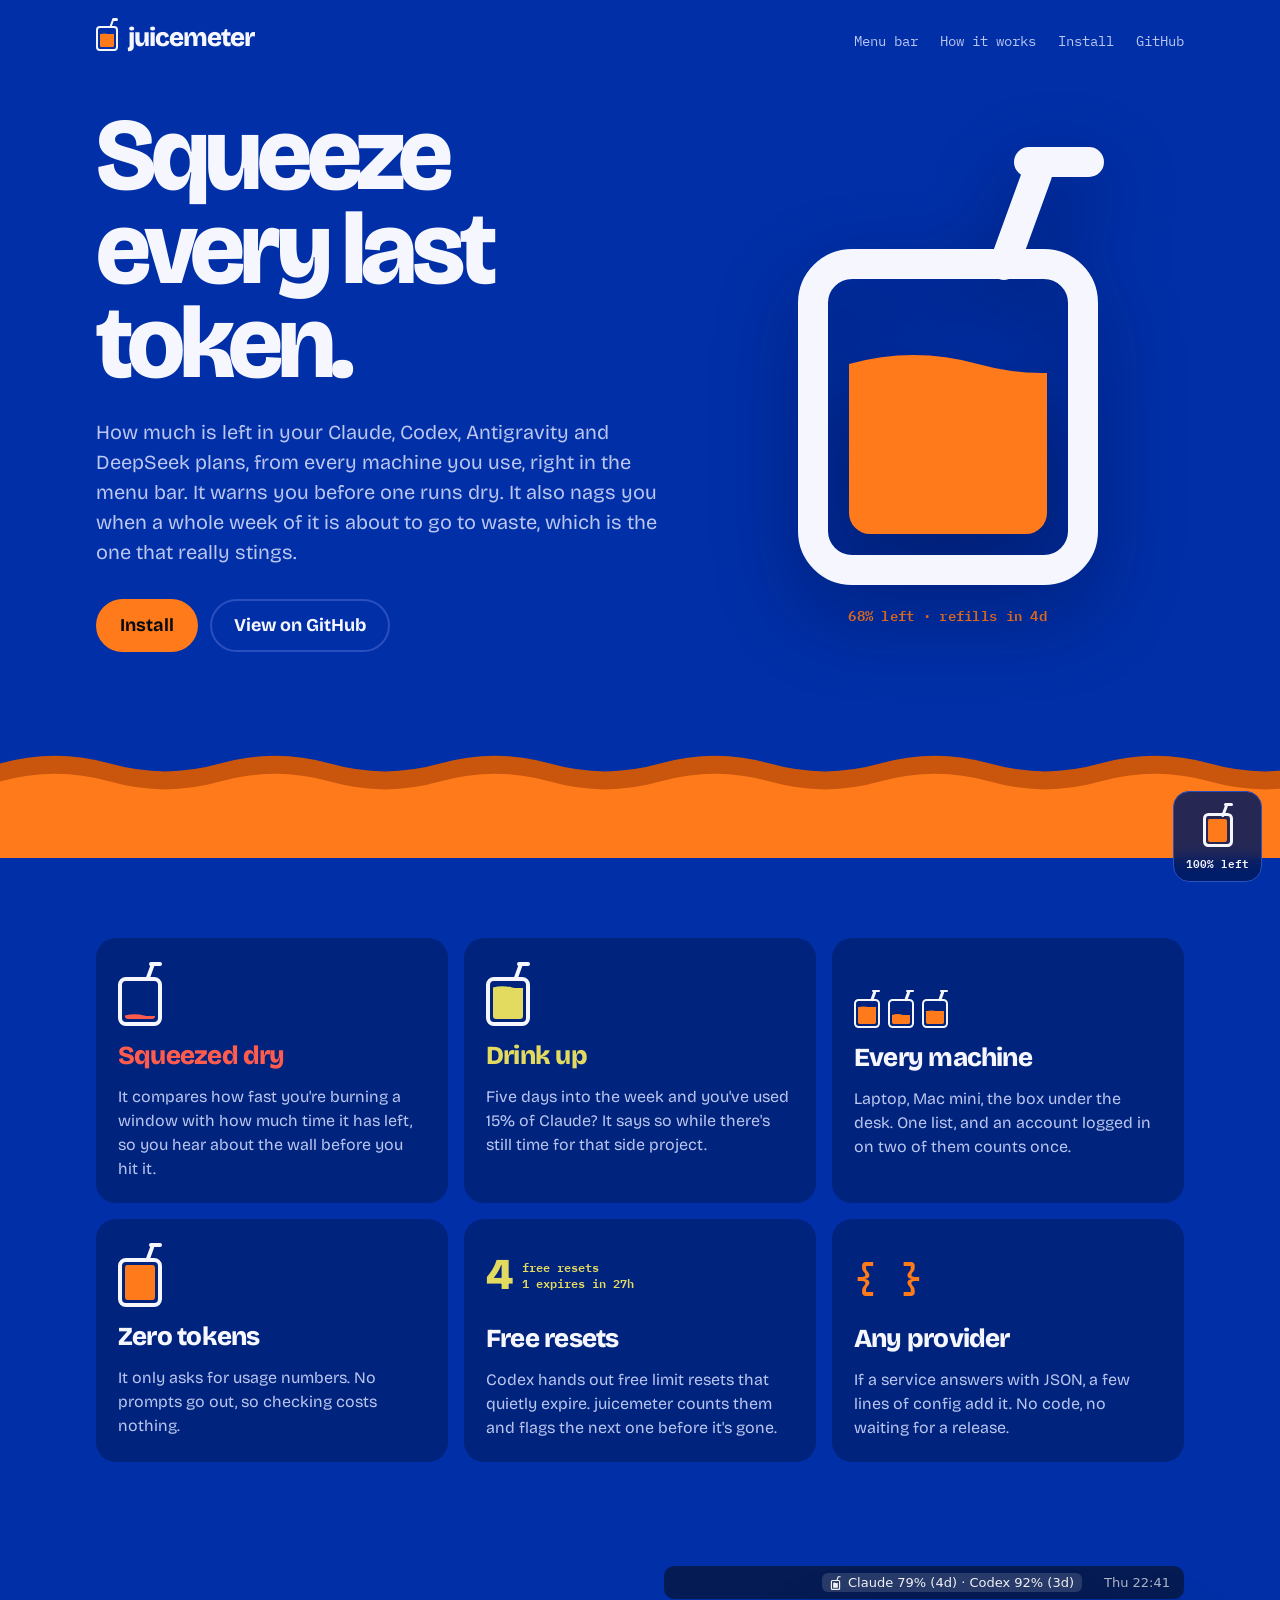
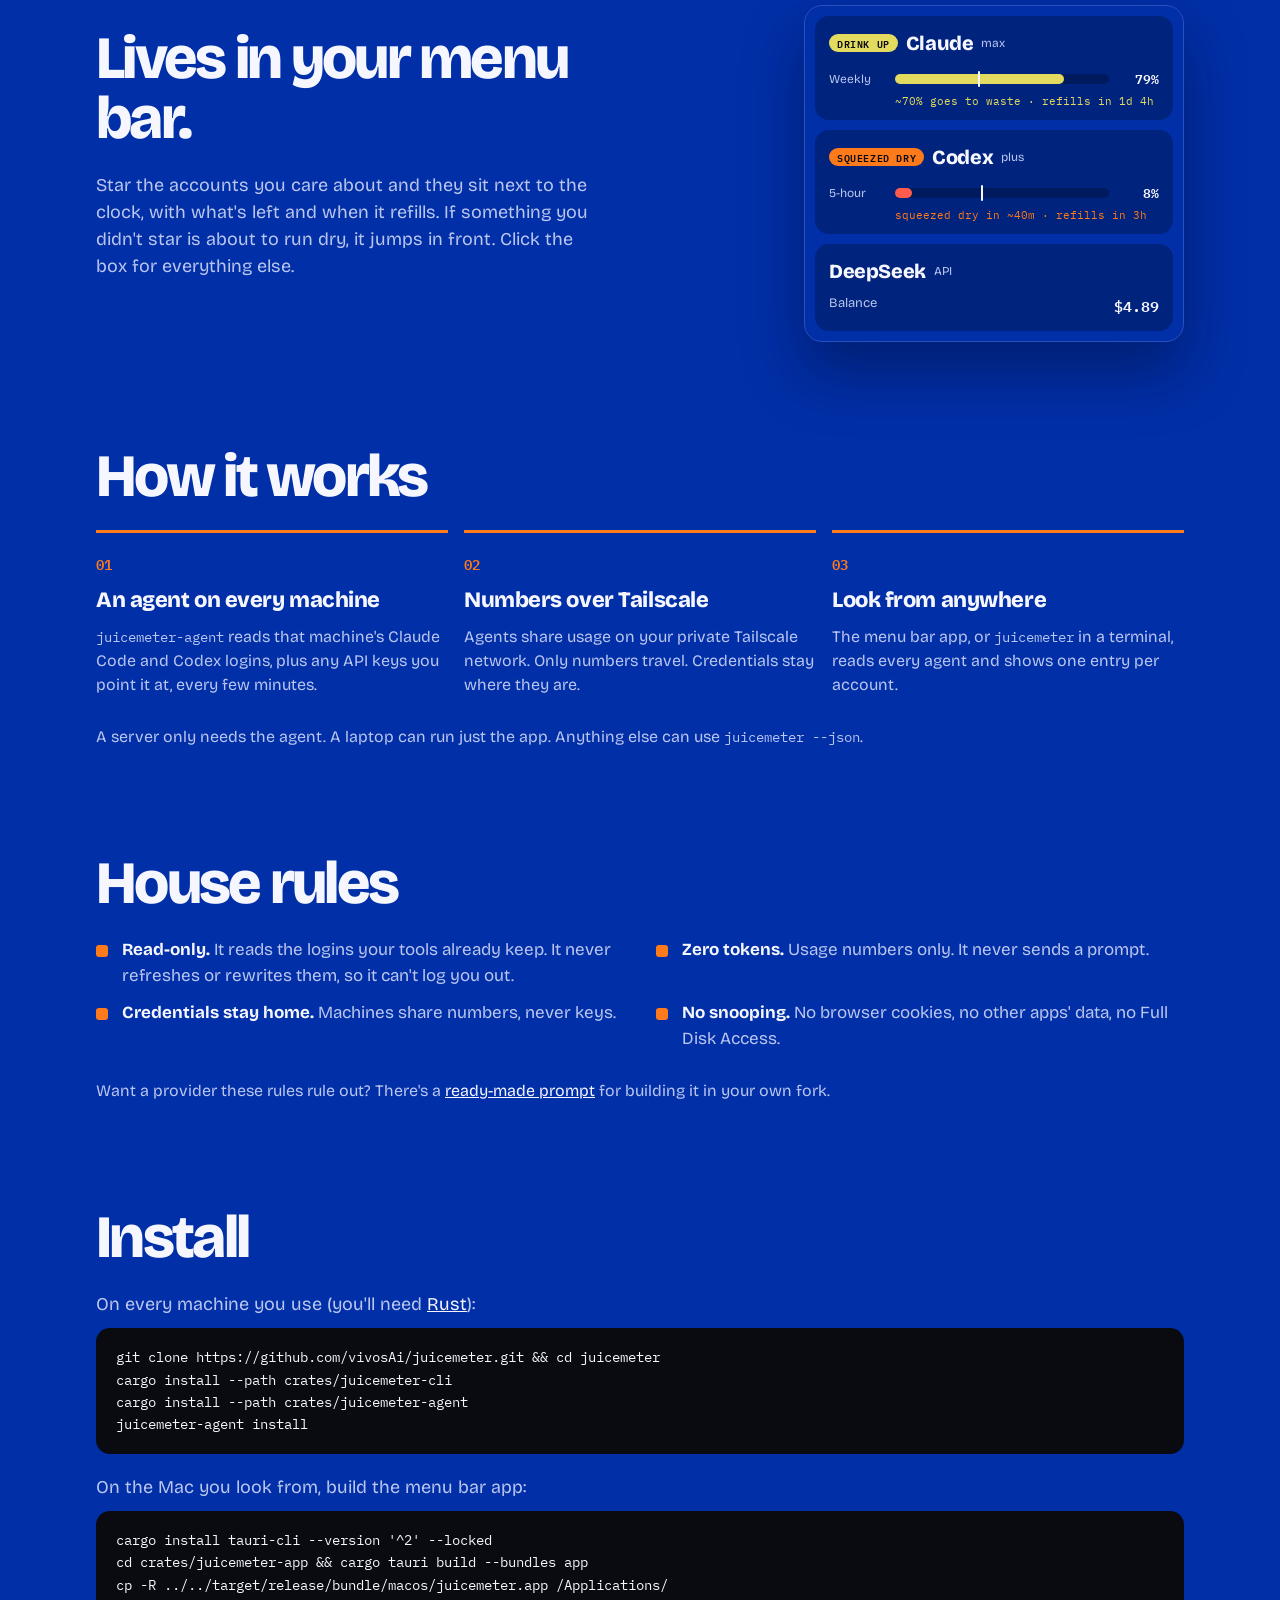
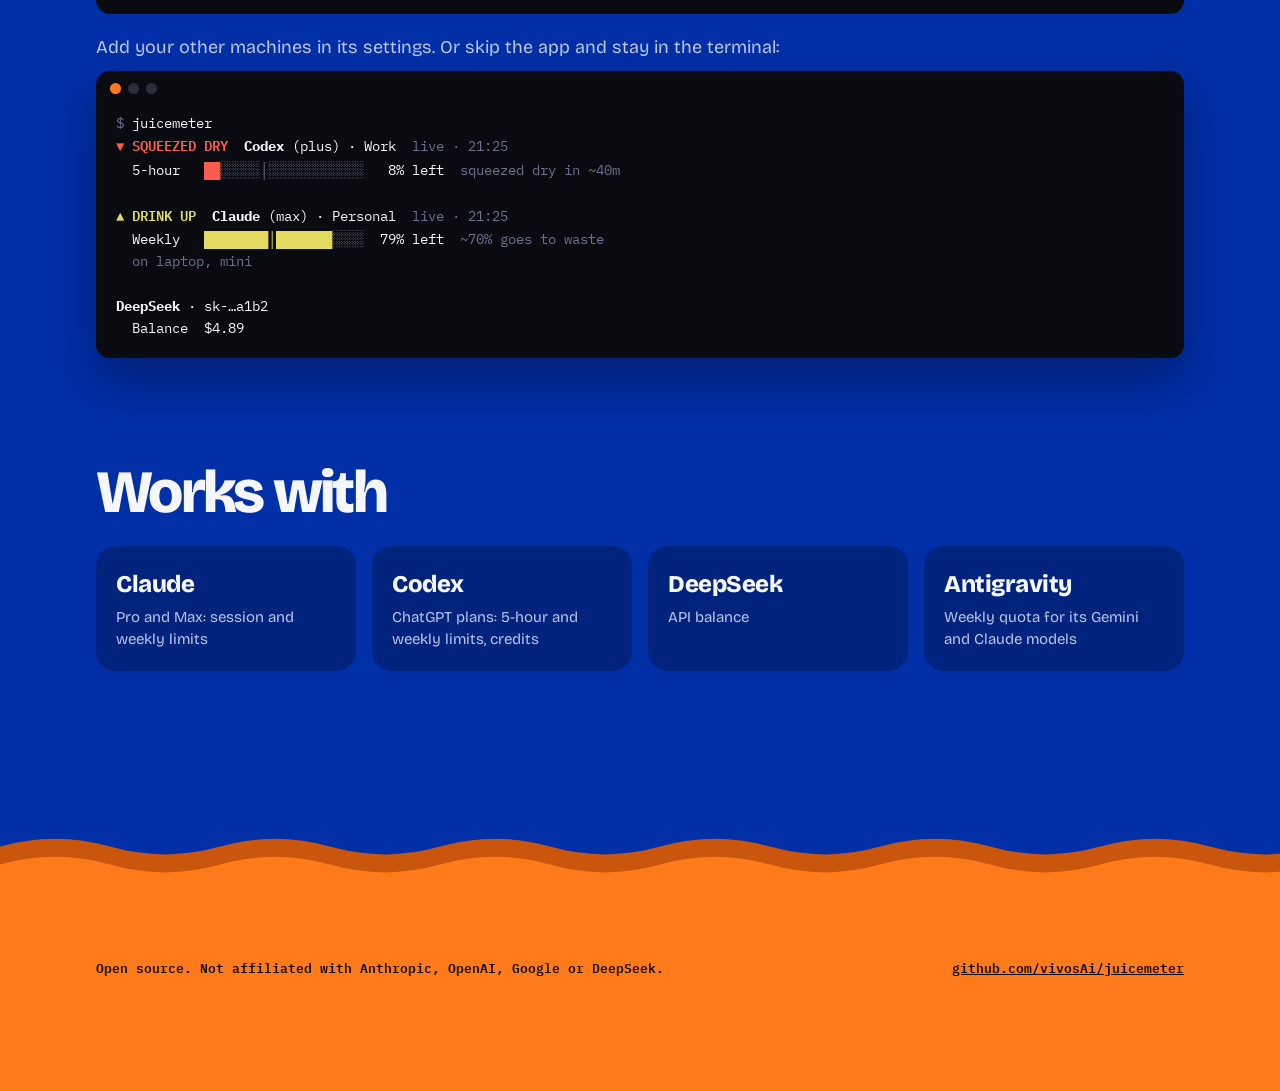
==== site/index.html @ 23f4b520 "Initial release juicemeter: how much is left in your AI subscriptions (Claude, Codex, Antigravity, D" ====
<!doctype html>
<html lang="en">
<head>
  <meta charset="utf-8">
  <meta name="viewport" content="width=device-width, initial-scale=1">
  <title>juicemeter · squeeze every last token</title>
  <meta name="description" content="How much is left in your Claude, Codex, Antigravity and DeepSeek plans, from every machine you use, right in your menu bar.">
  <link rel="icon" href="icon.png">
  <link rel="preconnect" href="https://fonts.googleapis.com">
  <link rel="preconnect" href="https://fonts.gstatic.com" crossorigin>
  <link rel="stylesheet" href="https://fonts.googleapis.com/css2?family=Bricolage+Grotesque:opsz,wght@12..96,400..800&family=IBM+Plex+Mono:wght@400;600&display=swap">
  <link rel="stylesheet" href="style.css">
  <script src="juice.js" defer></script>
</head>
<body>
  <header class="top wrap">
    <a class="brand" href="#">
      <span class="jb" style="--w:22px; --lvl:72%" aria-hidden="true"><i></i></span>
      juicemeter
    </a>
    <nav>
      <a href="#menubar">Menu bar</a>
      <a href="#how">How it works</a>
      <a href="#install">Install</a>
      <a href="https://github.com/vivosAi/juicemeter">GitHub</a>
    </nav>
  </header>

  <main>
    <section class="hero wrap">
      <div class="hero-text">
        <h1>Squeeze every last token.</h1>
        <p class="lede">How much is left in your Claude, Codex, Antigravity and DeepSeek plans, from every machine you use, right in the menu bar. It warns you before one runs dry. It also nags you when a whole week of it is about to go to waste, which is the one that really stings.</p>
        <div class="cta">
          <a class="btn" href="#install">Install</a>
          <a class="btn ghost" href="https://github.com/vivosAi/juicemeter">View on GitHub</a>
        </div>
      </div>
      <div class="hero-box" aria-hidden="true">
        <span class="jb big" style="--w:min(300px, 62vw); --lvl:68%"><i><b></b><b></b><b></b><b></b><b></b></i></span>
        <span class="readout">68% left · refills in 4d</span>
      </div>
    </section>

    <div class="band" aria-hidden="true">
      <span class="wave back"></span>
      <span class="wave front"></span>
      <i></i><i></i><i></i><i></i><i></i><i></i><i></i><i></i><i></i><i></i><i></i><i></i>
      <span class="rider" aria-hidden="true"><span class="ski">
        <svg viewBox="0 0 64 66"><path d="M29 19 Q22 16 15 19 Q20 20 23 23" fill="#F6F7FE"/><path d="M25 35 L32 29 L34 35" fill="none" stroke="#E2DB60" stroke-width="3.5" stroke-linecap="round" stroke-linejoin="round"/><path d="M25 35 L30 21" fill="none" stroke="#E2DB60" stroke-width="4.5" stroke-linecap="round"/><path d="M30 22 L37 25 L45 21" fill="none" stroke="#E2DB60" stroke-width="3" stroke-linecap="round" stroke-linejoin="round"/><circle cx="32" cy="14" r="5" fill="#E2DB60"/><path d="M27 14 A5 5 0 0 1 37 13 L37.5 14.5 L27 14.5 Z" fill="#FF7A1A"/><path d="M39 36 L45 21 L53 21" fill="none" stroke="#F6F7FE" stroke-width="3.5" stroke-linecap="round" stroke-linejoin="round"/><rect x="18" y="35" width="28" height="27" rx="6" fill="#002FA7" stroke="#F6F7FE" stroke-width="3.5"/><path d="M22.5 47 Q26.5 44 31 47 T41.5 47 L41.5 55 Q41.5 58 38.5 58 L25.5 58 Q22.5 58 22.5 55 Z" fill="#FF7A1A"/></svg>
        <b></b><b></b><b></b>
      </span></span>
    </div>

    <section class="features wrap">
      <article>
        <span class="jb" style="--w:44px; --lvl:9%; --c:var(--dry)" aria-hidden="true"><i></i></span>
        <h2>Squeezed dry</h2>
        <p>It compares how fast you're burning a window with how much time it has left, so you hear about the wall before you hit it.</p>
      </article>
      <article>
        <span class="jb" style="--w:44px; --lvl:88%; --c:var(--drink)" aria-hidden="true"><i></i></span>
        <h2>Drink up</h2>
        <p>Five days into the week and you've used 15% of Claude? It says so while there's still time for that side project.</p>
      </article>
      <article>
        <span class="trio" aria-hidden="true">
          <span class="jb" style="--w:26px; --lvl:80%"><i></i></span>
          <span class="jb" style="--w:26px; --lvl:45%"><i></i></span>
          <span class="jb" style="--w:26px; --lvl:62%"><i></i></span>
        </span>
        <h2>Every machine</h2>
        <p>Laptop, Mac mini, the box under the desk. One list, and an account logged in on two of them counts once.</p>
      </article>
      <article>
        <span class="jb" style="--w:44px; --lvl:100%" aria-hidden="true"><i></i></span>
        <h2>Zero tokens</h2>
        <p>It only asks for usage numbers. No prompts go out, so checking costs nothing.</p>
      </article>
      <article>
        <span class="resets" aria-hidden="true"><b>4</b><span>free resets<br>1 expires in 27h</span></span>
        <h2>Free resets</h2>
        <p>Codex hands out free limit resets that quietly expire. juicemeter counts them and flags the next one before it's gone.</p>
      </article>
      <article>
        <span class="plug" aria-hidden="true">{ }</span>
        <h2>Any provider</h2>
        <p>If a service answers with JSON, a few lines of config add it. No code, no waiting for a release.</p>
      </article>
    </section>

    <section id="menubar" class="menubar-section wrap">
      <div>
        <h2 class="section-title">Lives in your menu bar.</h2>
        <p class="body">Star the accounts you care about and they sit next to the clock, with what's left and when it refills. If something you didn't star is about to run dry, it jumps in front. Click the box for everything else.</p>
      </div>
      <div class="demo" aria-label="The juicemeter menu bar and panel">
        <div class="menubar">
          <span class="item">
            <svg class="tray-icon" viewBox="0 0 28 36" aria-hidden="true"><path d="M18 10 L21 2 L26 2" fill="none" stroke="currentColor" stroke-width="3" stroke-linecap="round" stroke-linejoin="round"/><rect x="3.5" y="11.5" width="21" height="23" rx="2.5" fill="none" stroke="currentColor" stroke-width="3"/><path d="M8 17.5 Q11 15.5 14 17.5 T20 17.5 L20 30 L8 30 Z" fill="currentColor"/></svg>
            Claude 79% (4d) · Codex 92% (3d)
          </span>
          <span class="clock">Thu 22:41</span>
        </div>
        <div class="panel">
          <div class="card">
            <div class="head"><span class="badge drink">DRINK UP</span><b>Claude</b><span class="plan">max</span></div>
            <div class="bar-row"><span>Weekly</span><div class="bar"><i class="yellow" style="width:79%"></i><s style="left:39%"></s></div><span class="pct">79%</span></div>
            <p class="status drink-text">~70% goes to waste · refills in 1d 4h</p>
          </div>
          <div class="card">
            <div class="head"><span class="badge dry">SQUEEZED DRY</span><b>Codex</b><span class="plan">plus</span></div>
            <div class="bar-row"><span>5-hour</span><div class="bar"><i class="red" style="width:8%"></i><s style="left:40%"></s></div><span class="pct">8%</span></div>
            <p class="status dry-text">squeezed dry in ~40m · refills in 3h</p>
          </div>
          <div class="card">
            <div class="head"><b>DeepSeek</b><span class="plan">API</span></div>
            <div class="money"><span>Balance</span><b>$4.89</b></div>
          </div>
        </div>
      </div>
    </section>

    <section id="how" class="how wrap">
      <h2 class="section-title">How it works</h2>
      <ol class="steps">
        <li>
          <span class="n">01</span>
          <h3>An agent on every machine</h3>
          <p><code>juicemeter-agent</code> reads that machine's Claude Code and Codex logins, plus any API keys you point it at, every few minutes.</p>
        </li>
        <li>
          <span class="n">02</span>
          <h3>Numbers over Tailscale</h3>
          <p>Agents share usage on your private Tailscale network. Only numbers travel. Credentials stay where they are.</p>
        </li>
        <li>
          <span class="n">03</span>
          <h3>Look from anywhere</h3>
          <p>The menu bar app, or <code>juicemeter</code> in a terminal, reads every agent and shows one entry per account.</p>
        </li>
      </ol>
      <p class="note">A server only needs the agent. A laptop can run just the app. Anything else can use <code>juicemeter --json</code>.</p>
    </section>

    <section class="principles wrap">
      <h2 class="section-title">House rules</h2>
      <ul>
        <li><b>Read-only.</b> It reads the logins your tools already keep. It never refreshes or rewrites them, so it can't log you out.</li>
        <li><b>Zero tokens.</b> Usage numbers only. It never sends a prompt.</li>
        <li><b>Credentials stay home.</b> Machines share numbers, never keys.</li>
        <li><b>No snooping.</b> No browser cookies, no other apps' data, no Full Disk Access.</li>
      </ul>
      <p class="note">Want a provider these rules rule out? There's a <a href="https://github.com/vivosAi/juicemeter/blob/main/docs/build-your-own-provider.md">ready-made prompt</a> for building it in your own fork.</p>
    </section>

    <section id="install" class="install wrap">
      <h2 class="section-title">Install</h2>
      <p>On every machine you use (you'll need <a href="https://rustup.rs">Rust</a>):</p>
      <pre><code>git clone https://github.com/vivosAi/juicemeter.git &amp;&amp; cd juicemeter
cargo install --path crates/juicemeter-cli
cargo install --path crates/juicemeter-agent
juicemeter-agent install</code></pre>
      <p>On the Mac you look from, build the menu bar app:</p>
      <pre><code>cargo install tauri-cli --version '^2' --locked
cd crates/juicemeter-app &amp;&amp; cargo tauri build --bundles app
cp -R ../../target/release/bundle/macos/juicemeter.app /Applications/</code></pre>
      <p>Add your other machines in its settings. Or skip the app and stay in the terminal:</p>
      <div class="term" role="img" aria-label="juicemeter output in a terminal">
        <div class="term-bar"><span></span><span></span><span></span></div>
<pre class="term-body"><span class="dim">$</span> juicemeter
<span class="dry">▼ SQUEEZED DRY</span>  <b>Codex</b> (plus) · Work  <span class="dim">live · 21:25</span>
  5-hour   <span class="dry">██</span><span class="dim">░░░░░│░░░░░░░░░░░░</span>   8% left  <span class="dim">squeezed dry in ~40m</span>

<span class="drink">▲ DRINK UP</span>  <b>Claude</b> (max) · Personal  <span class="dim">live · 21:25</span>
  Weekly   <span class="drink">████████│███████</span><span class="dim">░░░░</span>  79% left  <span class="dim">~70% goes to waste</span>
  <span class="dim">on laptop, mini</span>

<b>DeepSeek</b> · sk-…a1b2
  Balance  $4.89</pre>
      </div>
    </section>

    <section class="providers wrap">
      <h2 class="section-title">Works with</h2>
      <ul>
        <li><b>Claude</b><span>Pro and Max: session and weekly limits</span></li>
        <li><b>Codex</b><span>ChatGPT plans: 5-hour and weekly limits, credits</span></li>
        <li><b>DeepSeek</b><span>API balance</span></li>
        <li><b>Antigravity</b><span>Weekly quota for its Gemini and Claude models</span></li>
      </ul>
    </section>
  </main>

  <footer>
    <div class="band band-foot" aria-hidden="true">
      <span class="wave back"></span>
      <span class="wave front"></span>
      <i></i><i></i><i></i><i></i><i></i><i></i><i></i><i></i><i></i><i></i><i></i><i></i>
      <span class="rider" aria-hidden="true"><span class="ski">
        <svg viewBox="0 0 64 66"><path d="M29 19 Q22 16 15 19 Q20 20 23 23" fill="#F6F7FE"/><path d="M25 35 L32 29 L34 35" fill="none" stroke="#E2DB60" stroke-width="3.5" stroke-linecap="round" stroke-linejoin="round"/><path d="M25 35 L30 21" fill="none" stroke="#E2DB60" stroke-width="4.5" stroke-linecap="round"/><path d="M30 22 L37 25 L45 21" fill="none" stroke="#E2DB60" stroke-width="3" stroke-linecap="round" stroke-linejoin="round"/><circle cx="32" cy="14" r="5" fill="#E2DB60"/><path d="M27 14 A5 5 0 0 1 37 13 L37.5 14.5 L27 14.5 Z" fill="#FF7A1A"/><path d="M39 36 L45 21 L53 21" fill="none" stroke="#F6F7FE" stroke-width="3.5" stroke-linecap="round" stroke-linejoin="round"/><rect x="18" y="35" width="28" height="27" rx="6" fill="#002FA7" stroke="#F6F7FE" stroke-width="3.5"/><path d="M22.5 47 Q26.5 44 31 47 T41.5 47 L41.5 55 Q41.5 58 38.5 58 L25.5 58 Q22.5 58 22.5 55 Z" fill="#FF7A1A"/></svg>
        <b></b><b></b><b></b>
      </span></span>
    </div>
    <div class="foot-juice">
      <div class="wrap foot">
        <p>Open source. Not affiliated with Anthropic, OpenAI, Google or DeepSeek.</p>
        <a href="https://github.com/vivosAi/juicemeter">github.com/vivosAi/juicemeter</a>
      </div>
    </div>
  </footer>

  <div class="page-meter" aria-hidden="true">
    <span class="jb" style="--w:30px; --lvl:100%"><i></i></span>
    <span class="page-readout">100% left</span>
  </div>
</body>
</html>
---- site/style.css ----
/* juicemeter · Klein night */
:root {
  --klein: #002FA7;
  --deep: #00237D;
  --track: #001A5E;
  --line: #2A4FBF;
  --text: #F6F7FE;
  --dim: #BAC6EF;
  --juice: #FF7A1A;
  --drink: #E2DB60;
  --dry: #FF5C4D;
  --ink: #0A0B10;
  --mono: "IBM Plex Mono", ui-monospace, monospace;
  /* One wave, tiled: the top edge of every juice surface. */
  --wave: url("data:image/svg+xml,%3Csvg xmlns='http://www.w3.org/2000/svg' viewBox='0 0 100 10' preserveAspectRatio='none'%3E%3Cpath d='M0 6 Q25 0 50 6 T100 6 V10 H0 Z'/%3E%3C/svg%3E");
}
* { box-sizing: border-box; margin: 0; padding: 0; }
html { scroll-behavior: smooth; }
body {
  background: var(--klein);
  color: var(--text);
  font: 18px/1.5 "Bricolage Grotesque", system-ui, sans-serif;
  -webkit-font-smoothing: antialiased;
  overflow-x: hidden;
  min-height: 100vh;
  display: flex;
  flex-direction: column;
}
main { flex: 1; }
a { color: var(--text); }
a:hover { color: var(--juice); }
code { font-family: var(--mono); font-size: 0.85em; }
.wrap { width: 100%; max-width: 1120px; margin: 0 auto; padding: 0 16px; }

/* ---------- The juice box: --w size, --lvl level, --c juice colour ---------- */
.jb {
  --c: var(--juice);
  --stroke: var(--text);
  --b: calc(var(--w) * 0.1);
  position: relative;
  display: inline-block;
  flex: none;
  width: var(--w);
  height: calc(var(--w) * 1.12);
  margin-top: calc(var(--w) * 0.38);
  border: var(--b) solid var(--stroke);
  border-radius: calc(var(--w) * 0.18);
}
/* Straw, then its bend. */
.jb::before, .jb::after {
  content: "";
  position: absolute;
  background: var(--stroke);
  border-radius: 999px;
}
.jb::before {
  width: var(--b);
  height: calc(var(--w) * 0.42);
  left: calc(var(--w) * 0.52);
  bottom: 100%;
  transform-origin: 50% 100%;
  transform: rotate(20deg);
}
.jb::after {
  height: var(--b);
  width: calc(var(--w) * 0.3);
  left: calc(var(--w) * 0.62);
  bottom: calc(100% + var(--w) * 0.34);
}
.jb i {
  position: absolute;
  inset: calc(var(--w) * 0.07);
  border-radius: calc(var(--w) * 0.07);
  overflow: hidden;
}
/* Juice body and its wavy top. */
.jb i::after, .jb i::before {
  content: "";
  position: absolute;
  left: 0;
  right: 0;
  background: var(--c);
  transition: height 0.5s ease, bottom 0.5s ease, background 0.3s;
}
.jb i::after { bottom: 0; height: var(--lvl); }
.jb i::before {
  bottom: calc(var(--lvl) - 1px);
  height: calc(var(--w) * 0.1);
  -webkit-mask: var(--wave) repeat-x;
  mask: var(--wave) repeat-x;
  -webkit-mask-size: calc(var(--w) * 0.86) 100%;
  mask-size: calc(var(--w) * 0.86) 100%;
  animation: slosh 3.2s linear infinite;
}
@keyframes slosh {
  to { -webkit-mask-position: calc(var(--w) * 0.86) 0; mask-position: calc(var(--w) * 0.86) 0; }
}
/* Bubbles. */
.jb b {
  position: absolute;
  z-index: 1;
  bottom: 4%;
  width: calc(var(--w) * 0.05);
  height: calc(var(--w) * 0.05);
  border-radius: 50%;
  background: rgba(255, 255, 255, 0.55);
  animation: rise 4s ease-in infinite;
  opacity: 0;
}
.jb b:nth-child(1) { left: 22%; animation-delay: 0s; }
.jb b:nth-child(2) { left: 48%; animation-delay: 1.3s; width: calc(var(--w) * 0.035); height: calc(var(--w) * 0.035); }
.jb b:nth-child(3) { left: 70%; animation-delay: 2.1s; }
.jb b:nth-child(4) { left: 35%; animation-delay: 2.9s; width: calc(var(--w) * 0.03); height: calc(var(--w) * 0.03); }
.jb b:nth-child(5) { left: 60%; animation-delay: 3.5s; }
@keyframes rise {
  0% { bottom: 4%; opacity: 0; }
  15% { opacity: 1; }
  85% { opacity: 1; }
  100% { bottom: calc(var(--lvl) - 6%); opacity: 0; }
}

/* ---------- Header ---------- */
.top { display: flex; align-items: flex-end; justify-content: space-between; padding-top: 18px; padding-bottom: 18px; gap: 16px; }
.brand { display: flex; align-items: flex-end; gap: 10px; font-size: 26px; font-weight: 800; letter-spacing: -0.04em; text-decoration: none; line-height: 1; }
.brand .jb { margin-top: 8px; }
nav { display: flex; gap: 22px; font: 14px/1 var(--mono); padding-bottom: 3px; }
nav a { text-decoration: none; color: var(--dim); }
nav a:hover { color: var(--text); }

/* ---------- Hero ---------- */
.hero { display: grid; grid-template-columns: 1.2fr 1fr; gap: 48px; align-items: center; padding-top: 40px; padding-bottom: 56px; }
h1 { font-size: clamp(52px, 8vw, 104px); font-weight: 800; letter-spacing: -0.05em; line-height: 0.92; }
.lede { font-size: 20px; color: var(--dim); margin: 26px 0 32px; max-width: 31em; }
.cta { display: flex; gap: 12px; flex-wrap: wrap; }
.btn { display: inline-block; background: var(--juice); color: var(--ink); font-weight: 700; text-decoration: none; padding: 13px 24px; border-radius: 999px; transition: transform 0.15s; }
.btn:hover { color: var(--ink); transform: translateY(-2px); }
.btn.ghost { background: transparent; color: var(--text); box-shadow: inset 0 0 0 2px var(--line); }
.btn.ghost:hover { box-shadow: inset 0 0 0 2px var(--text); color: var(--text); }
.hero-box { display: flex; flex-direction: column; align-items: center; gap: 18px; }
.jb.big { filter: drop-shadow(0 30px 40px rgba(0, 8, 50, 0.45)); }
.readout { font: 600 14px var(--mono); color: var(--juice); letter-spacing: 0.02em; }

/* A band of juice between the hero and the rest: two sloshing layers and rising bubbles. */
.band { position: relative; height: 150px; margin-bottom: 80px; overflow: hidden; }
.band .wave {
  position: absolute; left: 0; right: 0; bottom: 0;
  background: var(--juice);
  -webkit-mask: var(--wave) repeat-x, linear-gradient(#000, #000) no-repeat;
  mask: var(--wave) repeat-x, linear-gradient(#000, #000) no-repeat;
  -webkit-mask-size: 220px 26px, 100% calc(100% - 25px);
  mask-size: 220px 26px, 100% calc(100% - 25px);
  -webkit-mask-position: 0 0, 0 100%;
  mask-position: 0 0, 0 100%;
  animation: slosh-band 7s linear infinite;
}
.band .back { top: 40px; background: #C9560C; animation-duration: 11s; animation-direction: reverse; }
.band .front { top: 58px; }
@keyframes slosh-band {
  to { -webkit-mask-position: 220px 0, 0 100%; mask-position: 220px 0, 0 100%; }
}
.band i {
  position: absolute; bottom: -10px; z-index: 1;
  width: 8px; height: 8px; border-radius: 50%;
  background: rgba(255, 255, 255, 0.55);
  animation: band-rise 5s ease-in infinite;
  opacity: 0;
}
.band i:nth-child(3)  { left: 6%;  animation-delay: 0s; }
.band i:nth-child(4)  { left: 15%; animation-delay: 2.2s; width: 5px; height: 5px; }
.band i:nth-child(5)  { left: 24%; animation-delay: 1.1s; }
.band i:nth-child(6)  { left: 33%; animation-delay: 3.4s; width: 6px; height: 6px; }
.band i:nth-child(7)  { left: 42%; animation-delay: 0.6s; width: 4px; height: 4px; }
.band i:nth-child(8)  { left: 51%; animation-delay: 2.8s; }
.band i:nth-child(9)  { left: 60%; animation-delay: 1.7s; width: 5px; height: 5px; }
.band i:nth-child(10) { left: 69%; animation-delay: 4.1s; }
.band i:nth-child(11) { left: 78%; animation-delay: 0.3s; width: 6px; height: 6px; }
.band i:nth-child(12) { left: 86%; animation-delay: 3.0s; width: 4px; height: 4px; }
.band i:nth-child(13) { left: 93%; animation-delay: 1.4s; }
.band i:nth-child(14) { left: 98%; animation-delay: 4.6s; width: 5px; height: 5px; }
@keyframes band-rise {
  0% { bottom: -10px; opacity: 0; }
  15% { opacity: 1; }
  80% { opacity: 0.9; }
  100% { bottom: 70px; opacity: 0; }
}

/* The juice box, riding the waves like a jet ski. The straw is the handlebar. */
.rider {
  position: absolute; z-index: 2; top: -10px; left: -120px;
  width: 104px; height: 107px;
  animation: ride 26s linear infinite;
}
.band-foot .rider { animation-duration: 32s; animation-delay: -13s; }
.ski { display: block; width: 100%; height: 100%; animation: bob 1.6s ease-in-out infinite alternate; }
.ski svg { width: 100%; height: 100%; display: block; }
/* Spray off the back. */
.ski b {
  position: absolute; left: 6px; bottom: 6px;
  width: 7px; height: 7px; border-radius: 50%;
  background: rgba(246, 247, 254, 0.85);
  animation: spray 0.9s ease-out infinite;
}
.ski b:nth-of-type(2) { animation-delay: 0.3s; width: 5px; height: 5px; }
.ski b:nth-of-type(3) { animation-delay: 0.6s; width: 4px; height: 4px; }
@keyframes ride {
  0% { left: -120px; transform: scaleX(1); }
  49.99% { left: calc(100% + 20px); transform: scaleX(1); }
  50% { left: calc(100% + 20px); transform: scaleX(-1); }
  100% { left: -120px; transform: scaleX(-1); }
}
@keyframes bob {
  from { transform: translateY(0) rotate(-7deg); }
  to { transform: translateY(5px) rotate(4deg); }
}
@keyframes spray {
  from { transform: translate(0, 0); opacity: 1; }
  to { transform: translate(-16px, -10px); opacity: 0; }
}

/* ---------- Features ---------- */
.features { display: grid; grid-template-columns: repeat(3, minmax(0, 1fr)); gap: 16px; padding-bottom: 104px; }
.features article { background: var(--deep); border-radius: 20px; padding: 22px; display: flex; flex-direction: column; gap: 10px; transition: transform 0.2s; }
.features article:hover { transform: translateY(-4px); }
.features h2 { font-size: 26px; font-weight: 800; letter-spacing: -0.03em; }
.features article:nth-child(1) h2 { color: var(--dry); }
.features article:nth-child(2) h2 { color: var(--drink); }
.features p { font-size: 16px; color: var(--dim); }
.resets { display: flex; align-items: center; gap: 10px; height: 68px; }
.resets b { font: 800 44px/1 "Bricolage Grotesque", sans-serif; color: var(--drink); letter-spacing: -0.04em; }
.resets span { font: 600 12px/1.35 var(--mono); color: var(--drink); }
.plug { display: flex; align-items: center; height: 68px; font: 600 38px var(--mono); color: var(--juice); }
.trio { display: flex; gap: 8px; align-items: flex-end; height: calc(44px * 1.5 + 2px); }
.trio .jb { --stroke: var(--text); }

/* ---------- Menu bar section ---------- */
.section-title { font-size: clamp(38px, 5.5vw, 60px); font-weight: 800; letter-spacing: -0.045em; line-height: 1; margin-bottom: 24px; }
.body { font-size: 18px; color: var(--dim); max-width: 28em; }
.menubar-section { display: grid; grid-template-columns: 1fr 1fr; gap: 48px; align-items: center; padding-bottom: 104px; }
.demo { display: flex; flex-direction: column; align-items: flex-end; gap: 6px; }
.menubar {
  width: 100%; display: flex; justify-content: flex-end; align-items: center; gap: 22px;
  background: rgba(10, 11, 16, 0.55); border-radius: 10px; padding: 7px 14px;
  font: 13px -apple-system, BlinkMacSystemFont, system-ui, sans-serif; color: #F5F5F7;
}
.menubar .item { display: flex; align-items: center; gap: 7px; background: rgba(255, 255, 255, 0.14); padding: 2px 8px; border-radius: 6px; white-space: nowrap; }
.tray-icon { width: 11px; height: 14px; flex: none; }
.clock { opacity: 0.7; white-space: nowrap; }
.panel { width: min(380px, 100%); background: var(--klein); border: 1px solid var(--line); border-radius: 18px; padding: 10px; display: flex; flex-direction: column; gap: 10px; box-shadow: 0 30px 60px rgba(0, 10, 50, 0.45); }
.card { background: var(--deep); border-radius: 14px; padding: 12px 14px; }
.head { display: flex; align-items: center; gap: 8px; }
.head b { font-size: 20px; font-weight: 800; letter-spacing: -0.02em; }
.plan { font-size: 12px; color: var(--dim); }
.badge { font: 600 10px/1 var(--mono); letter-spacing: 0.06em; padding: 4px 8px; border-radius: 999px; color: var(--ink); }
.badge.drink { background: var(--drink); }
.badge.dry { background: var(--juice); }
.bar-row { display: grid; grid-template-columns: 56px 1fr 40px; align-items: center; gap: 10px; margin-top: 10px; font-size: 12px; color: var(--dim); }
.pct { font: 600 13px var(--mono); color: var(--text); text-align: right; }
.bar { position: relative; height: 10px; border-radius: 999px; background: var(--track); }
.bar i { position: absolute; inset: 0 auto 0 0; border-radius: 999px; background: var(--juice); }
.bar i.red { background: var(--dry); }
.bar i.yellow { background: var(--drink); }
.bar s { position: absolute; top: -3px; bottom: -3px; width: 2px; background: var(--text); border-radius: 1px; }
.status { font: 11px var(--mono); margin: 4px 0 0 66px; }
.drink-text { color: var(--drink); }
.dry-text { color: var(--juice); }
.money { display: flex; justify-content: space-between; margin-top: 8px; font-size: 13px; color: var(--dim); }
.money b { font: 600 15px var(--mono); color: var(--text); }

/* ---------- How it works ---------- */
.how { padding-bottom: 104px; }
.steps { list-style: none; display: grid; grid-template-columns: repeat(3, minmax(0, 1fr)); gap: 16px; }
.steps li { border-top: 3px solid var(--juice); padding-top: 18px; }
.n { font: 600 14px var(--mono); color: var(--juice); }
.steps h3 { font-size: 22px; font-weight: 800; letter-spacing: -0.02em; margin: 6px 0 8px; }
.steps p, .note { font-size: 16px; color: var(--dim); }
.note { margin-top: 28px; }

/* ---------- House rules ---------- */
.principles { padding-bottom: 104px; }
.principles ul { list-style: none; display: grid; grid-template-columns: repeat(2, minmax(0, 1fr)); gap: 12px 32px; }
.principles li { font-size: 17px; color: var(--dim); padding-left: 26px; position: relative; }
.principles li::before { content: ""; position: absolute; left: 0; top: 0.45em; width: 12px; height: 12px; border-radius: 3px; background: var(--juice); }
.principles b { color: var(--text); }
@media (max-width: 700px) { .principles ul { grid-template-columns: 1fr; } }

/* ---------- Install + terminal ---------- */
.install { padding-bottom: 104px; }
.install p { color: var(--dim); margin: 20px 0 10px; }
pre { background: var(--ink); border-radius: 14px; padding: 18px 20px; overflow-x: auto; font: 14px/1.6 var(--mono); color: var(--text); }
pre code { font-size: inherit; }
.term { border-radius: 14px; overflow: hidden; background: var(--ink); box-shadow: 0 24px 50px rgba(0, 8, 50, 0.4); }
.term-bar { display: flex; gap: 7px; padding: 12px 14px 0; }
.term-bar span { width: 11px; height: 11px; border-radius: 50%; background: #2B2F3D; }
.term-bar span:first-child { background: var(--juice); }
.term-body { border-radius: 0; white-space: pre; }
.term-body b { color: var(--text); }
.term-body .dim { color: #6B7290; }
.term-body .dry { color: var(--dry); font-weight: 600; }
.term-body .drink { color: var(--drink); font-weight: 600; }

/* ---------- Providers ---------- */
.providers { padding-bottom: 120px; }
.providers ul { list-style: none; display: grid; grid-template-columns: repeat(4, minmax(0, 1fr)); gap: 16px; }
.providers li { background: var(--deep); border-radius: 20px; padding: 20px; display: flex; flex-direction: column; gap: 4px; }
.providers b { font-size: 24px; font-weight: 800; letter-spacing: -0.02em; }
.providers span { font-size: 15px; color: var(--dim); }
.providers .soon { background: transparent; box-shadow: inset 0 0 0 2px var(--line); }
.providers .soon b { color: var(--dim); }

/* ---------- Footer: the bottom of the glass ---------- */
footer { color: var(--ink); }
.band.band-foot { margin-bottom: 0; height: 160px; }
/* No gap between the band and the juice below it. */
.band-foot .front { bottom: -1px; }
.foot-juice { background: var(--juice); padding: 6px 0 112px; }
.foot { display: flex; justify-content: space-between; gap: 16px; flex-wrap: wrap; font: 600 13px var(--mono); }
footer a { color: var(--ink); }
footer a:hover { color: var(--klein); }

/* ---------- The page is a meter ---------- */
.page-meter {
  position: fixed; right: 18px; bottom: 18px; z-index: 10;
  display: flex; flex-direction: column; align-items: center; gap: 6px;
  background: rgba(0, 26, 94, 0.85); backdrop-filter: blur(8px); -webkit-backdrop-filter: blur(8px);
  padding: 10px 12px 9px; border-radius: 16px; border: 1px solid var(--line);
}
.page-readout { font: 600 11px var(--mono); color: var(--text); white-space: nowrap; min-width: 9ch; text-align: center; }
.page-meter.dry .page-readout { color: var(--juice); }

@media (max-width: 900px) {
  .hero, .menubar-section { grid-template-columns: 1fr; }
  .hero { padding-top: 16px; }
  .demo { align-items: stretch; }
  .panel { width: 100%; }
  .features, .providers ul { grid-template-columns: repeat(2, minmax(0, 1fr)); }
  .steps { grid-template-columns: 1fr; }
}
@media (max-width: 560px) {
  nav a:not(:last-child) { display: none; }
  .features, .providers ul { grid-template-columns: 1fr; }
  .menubar .clock { display: none; }
  .menubar .item { font-size: 11px; }
  .page-meter { right: 10px; bottom: 10px; }
}
@media (prefers-reduced-motion: reduce) {
  *, *::before, *::after { animation: none !important; transition: none !important; }
  html { scroll-behavior: auto; }
}
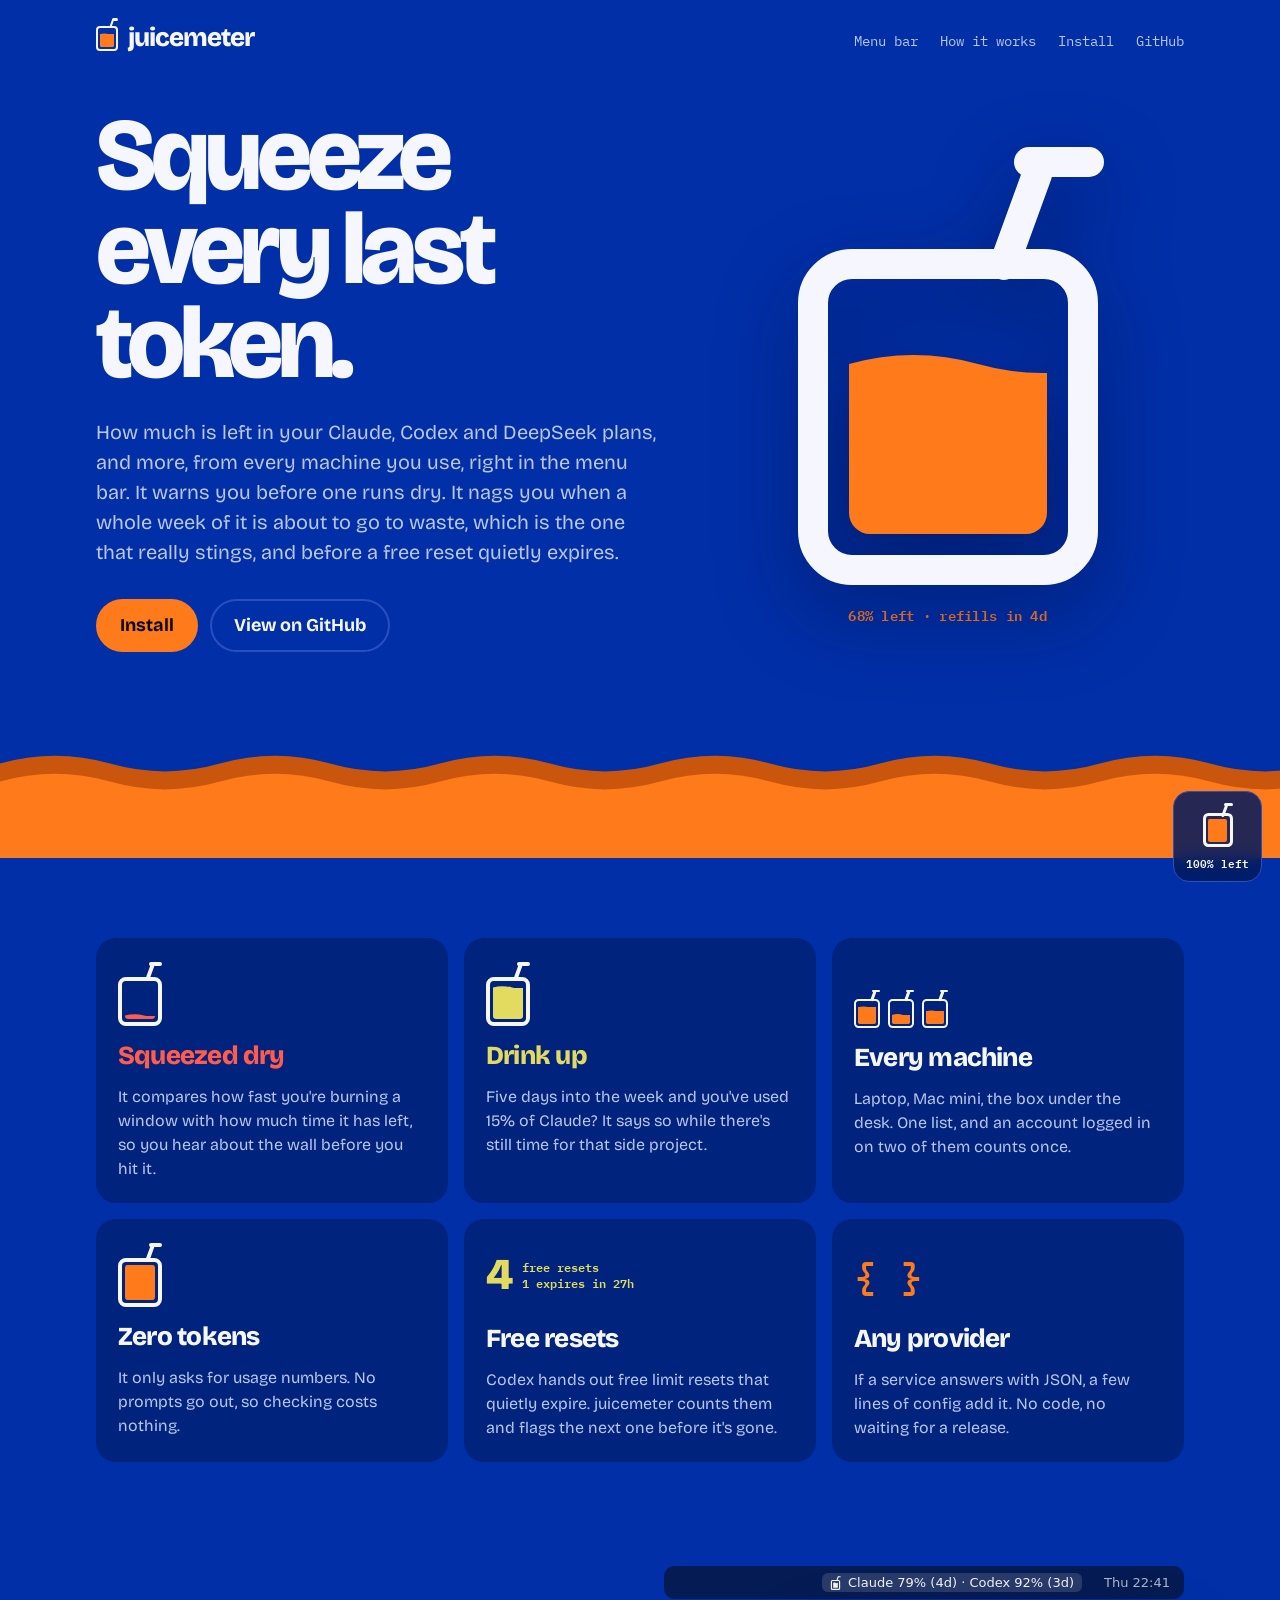
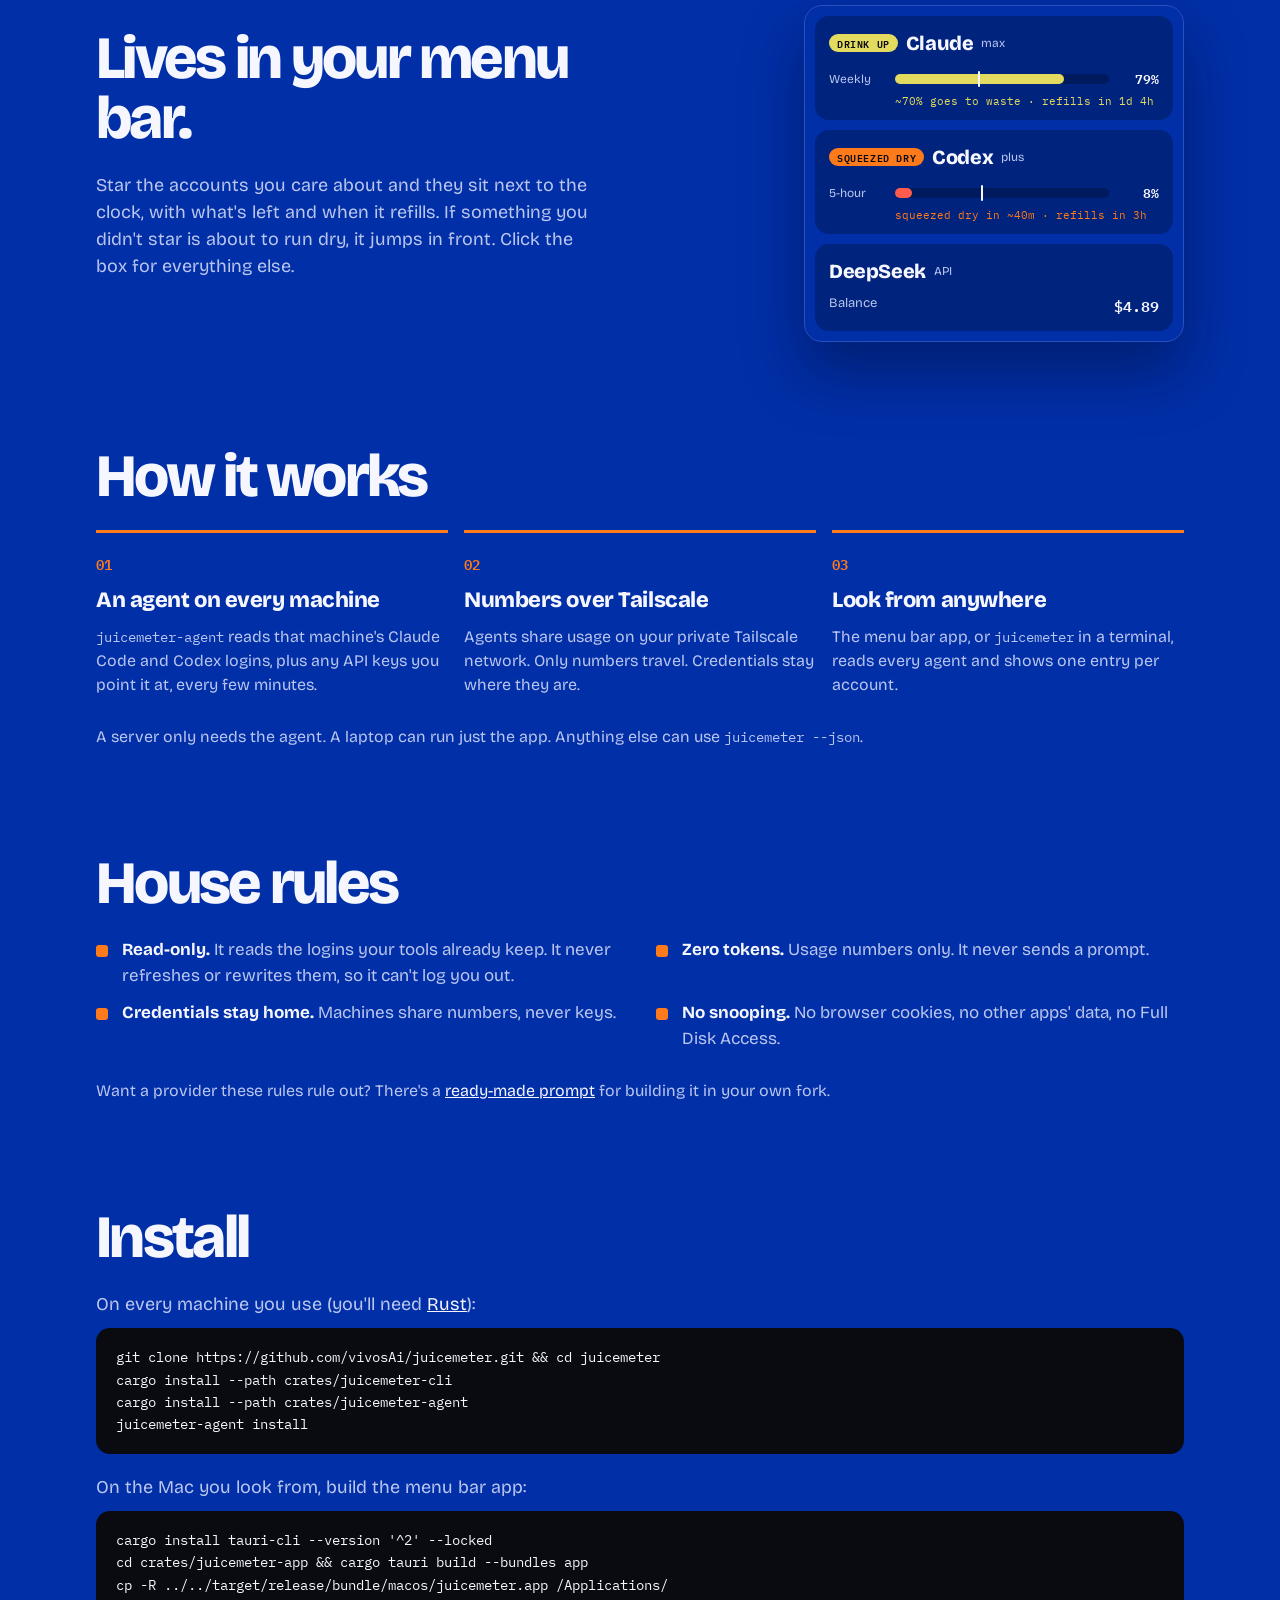
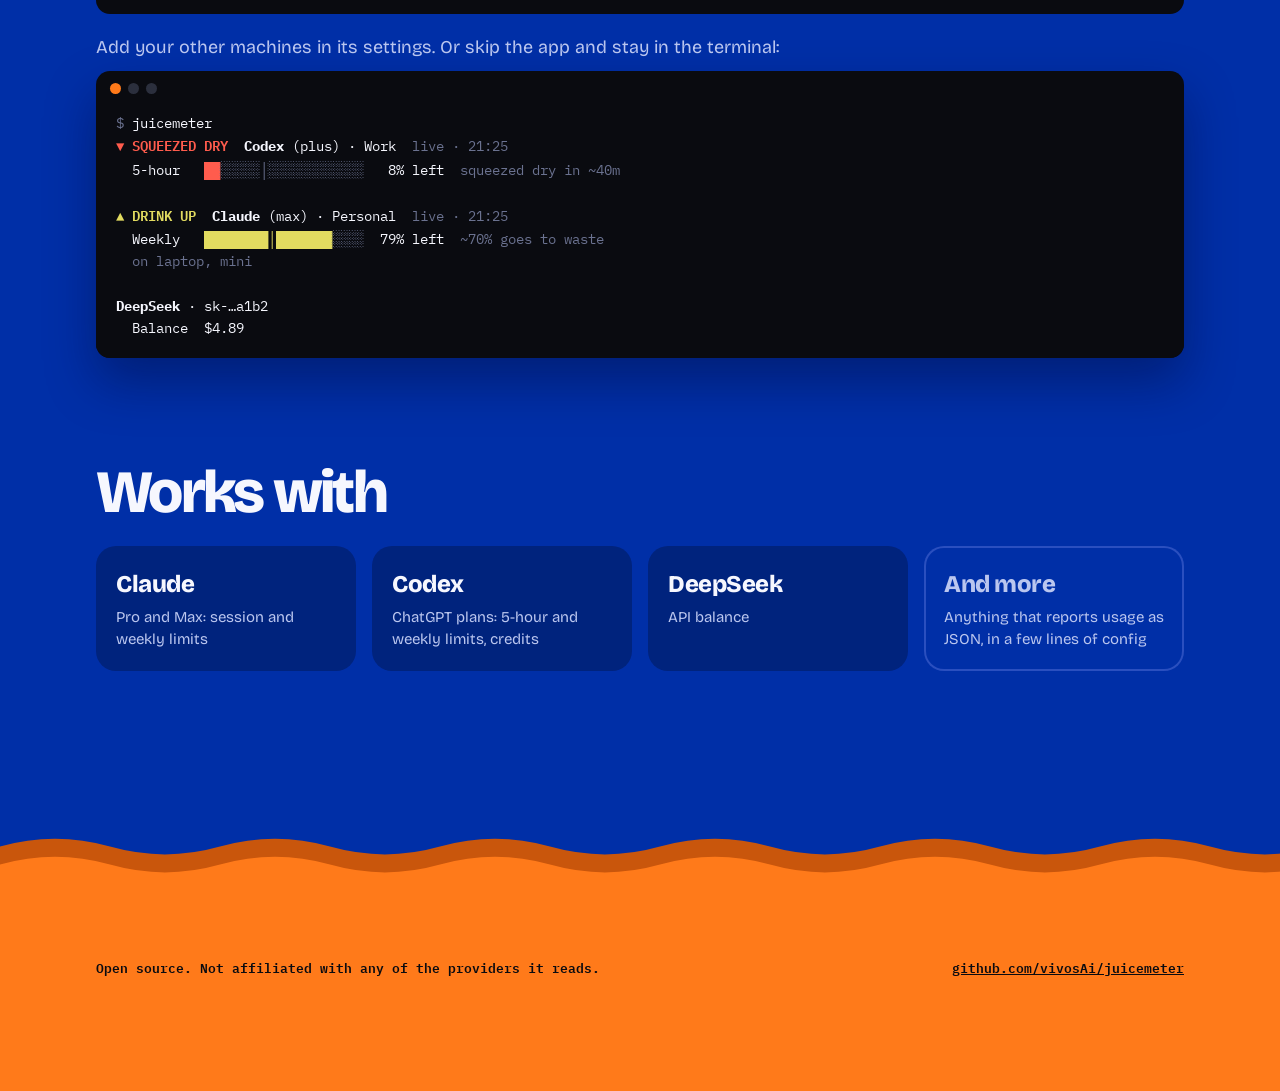
==== commit fe8e324d: "Pitch: Claude, Codex, DeepSeek and more, with free resets Site intro, descriptions, link preview and" ====
--- a/site/index.html
+++ b/site/index.html
@@ -4,8 +4,17 @@
   <meta charset="utf-8">
   <meta name="viewport" content="width=device-width, initial-scale=1">
   <title>juicemeter · squeeze every last token</title>
-  <meta name="description" content="How much is left in your Claude, Codex, Antigravity and DeepSeek plans, from every machine you use, right in your menu bar.">
+  <meta name="description" content="How much is left in your Claude, Codex and DeepSeek plans, and more, from every machine you use, right in your menu bar. Limits, refill times and free resets before they expire.">
   <link rel="icon" href="icon.png">
+  <meta property="og:type" content="website">
+  <meta property="og:url" content="https://juicemeter.elvivas.com/">
+  <meta property="og:title" content="juicemeter · squeeze every last token">
+  <meta property="og:description" content="What's left in your Claude, Codex and DeepSeek plans, and more, from every machine: limits, refill times and free resets before they expire.">
+  <meta property="og:image" content="https://juicemeter.elvivas.com/og.png">
+  <meta property="og:image:width" content="1200">
+  <meta property="og:image:height" content="630">
+  <meta property="og:image:alt" content="juicemeter: Squeeze every last token. A juice box filled with orange juice on Klein blue.">
+  <meta name="twitter:card" content="summary_large_image">
   <link rel="preconnect" href="https://fonts.googleapis.com">
   <link rel="preconnect" href="https://fonts.gstatic.com" crossorigin>
   <link rel="stylesheet" href="https://fonts.googleapis.com/css2?family=Bricolage+Grotesque:opsz,wght@12..96,400..800&family=IBM+Plex+Mono:wght@400;600&display=swap">
@@ -30,7 +39,7 @@
     <section class="hero wrap">
       <div class="hero-text">
         <h1>Squeeze every last token.</h1>
-        <p class="lede">How much is left in your Claude, Codex, Antigravity and DeepSeek plans, from every machine you use, right in the menu bar. It warns you before one runs dry. It also nags you when a whole week of it is about to go to waste, which is the one that really stings.</p>
+        <p class="lede">How much is left in your Claude, Codex and DeepSeek plans, and more, from every machine you use, right in the menu bar. It warns you before one runs dry. It nags you when a whole week of it is about to go to waste, which is the one that really stings, and before a free reset quietly expires.</p>
         <div class="cta">
           <a class="btn" href="#install">Install</a>
           <a class="btn ghost" href="https://github.com/vivosAi/juicemeter">View on GitHub</a>
@@ -187,7 +196,7 @@
         <li><b>Claude</b><span>Pro and Max: session and weekly limits</span></li>
         <li><b>Codex</b><span>ChatGPT plans: 5-hour and weekly limits, credits</span></li>
         <li><b>DeepSeek</b><span>API balance</span></li>
-        <li><b>Antigravity</b><span>Weekly quota for its Gemini and Claude models</span></li>
+        <li class="soon"><b>And more</b><span>Anything that reports usage as JSON, in a few lines of config</span></li>
       </ul>
     </section>
   </main>
@@ -204,7 +213,7 @@
     </div>
     <div class="foot-juice">
       <div class="wrap foot">
-        <p>Open source. Not affiliated with Anthropic, OpenAI, Google or DeepSeek.</p>
+        <p>Open source. Not affiliated with any of the providers it reads.</p>
         <a href="https://github.com/vivosAi/juicemeter">github.com/vivosAi/juicemeter</a>
       </div>
     </div>
